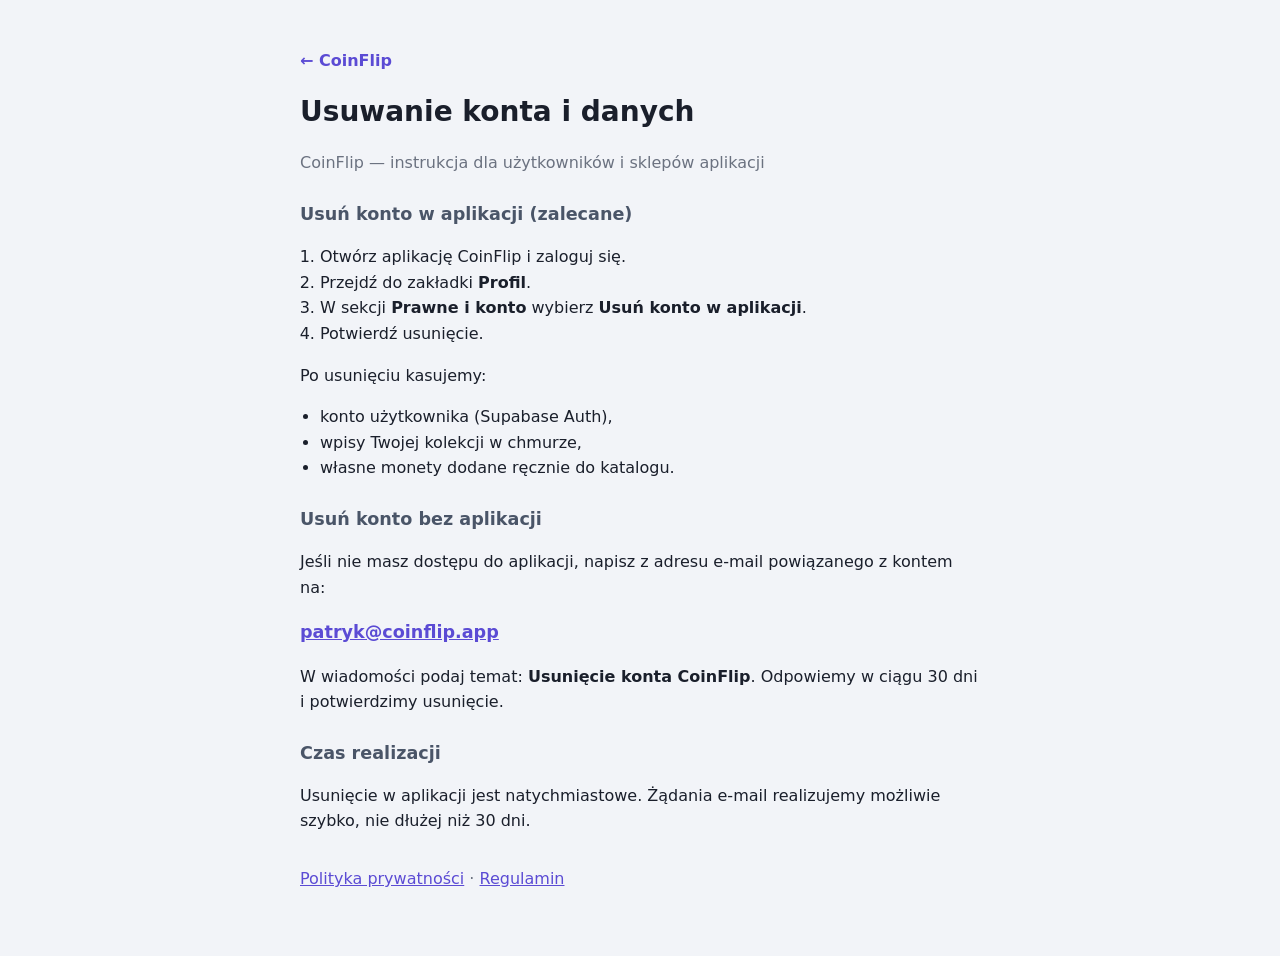
==== delete-account.html @ 24d85997 "Add legal pages for CoinFlip (privacy, account deletion, terms) Co-authored-by: Cursor <cursoragent@" ====
<!DOCTYPE html>
<html lang="pl">
<head>
  <meta charset="utf-8" />
  <meta name="viewport" content="width=device-width, initial-scale=1" />
  <title>Usuwanie konta — CoinFlip</title>
  <link rel="stylesheet" href="style.css" />
</head>
<body>
  <main class="wrap">
    <p class="back"><a href="index.html">← CoinFlip</a></p>
    <h1>Usuwanie konta i danych</h1>
    <p class="meta">CoinFlip — instrukcja dla użytkowników i sklepów aplikacji</p>

    <h2>Usuń konto w aplikacji (zalecane)</h2>
    <ol>
      <li>Otwórz aplikację CoinFlip i zaloguj się.</li>
      <li>Przejdź do zakładki <strong>Profil</strong>.</li>
      <li>W sekcji <strong>Prawne i konto</strong> wybierz <strong>Usuń konto w aplikacji</strong>.</li>
      <li>Potwierdź usunięcie.</li>
    </ol>
    <p>Po usunięciu kasujemy:</p>
    <ul>
      <li>konto użytkownika (Supabase Auth),</li>
      <li>wpisy Twojej kolekcji w chmurze,</li>
      <li>własne monety dodane ręcznie do katalogu.</li>
    </ul>

    <h2>Usuń konto bez aplikacji</h2>
    <p>Jeśli nie masz dostępu do aplikacji, napisz z adresu e-mail powiązanego z kontem na:</p>
    <p class="contact"><a href="mailto:patryk@coinflip.app">patryk@coinflip.app</a></p>
    <p>W wiadomości podaj temat: <strong>Usunięcie konta CoinFlip</strong>. Odpowiemy w ciągu 30 dni i potwierdzimy usunięcie.</p>

    <h2>Czas realizacji</h2>
    <p>Usunięcie w aplikacji jest natychmiastowe. Żądania e-mail realizujemy możliwie szybko, nie dłużej niż 30 dni.</p>

    <p class="links"><a href="privacy.html">Polityka prywatności</a> · <a href="terms.html">Regulamin</a></p>
  </main>
</body>
</html>
---- style.css ----
* { box-sizing: border-box; }
body {
  margin: 0;
  font-family: system-ui, -apple-system, "Segoe UI", Roboto, sans-serif;
  background: #f2f4f8;
  color: #1a1f2b;
  line-height: 1.6;
}
.wrap {
  max-width: 720px;
  margin: 0 auto;
  padding: 2rem 1.25rem 3rem;
}
h1 { font-size: 1.75rem; margin: 0 0 0.5rem; }
h2 { font-size: 1.1rem; margin: 1.5rem 0 0.5rem; color: #4a5568; }
.meta, .lead { color: #6b7280; }
.back a { color: #5b4bd4; text-decoration: none; font-weight: 600; }
a { color: #5b4bd4; }
ul, ol { padding-left: 1.25rem; }
.contact { font-size: 1.1rem; font-weight: 600; }
.links { margin-top: 2rem; color: #6b7280; }
.nav { display: flex; flex-direction: column; gap: 0.75rem; margin: 1.5rem 0; }
.card {
  display: block;
  padding: 1rem 1.25rem;
  background: #fff;
  border: 1px solid #d5dce6;
  border-radius: 14px;
  text-decoration: none;
  color: #1a1f2b;
  font-weight: 600;
}
.card:hover { border-color: #5b4bd4; }
.terms li { margin-bottom: 0.75rem; }
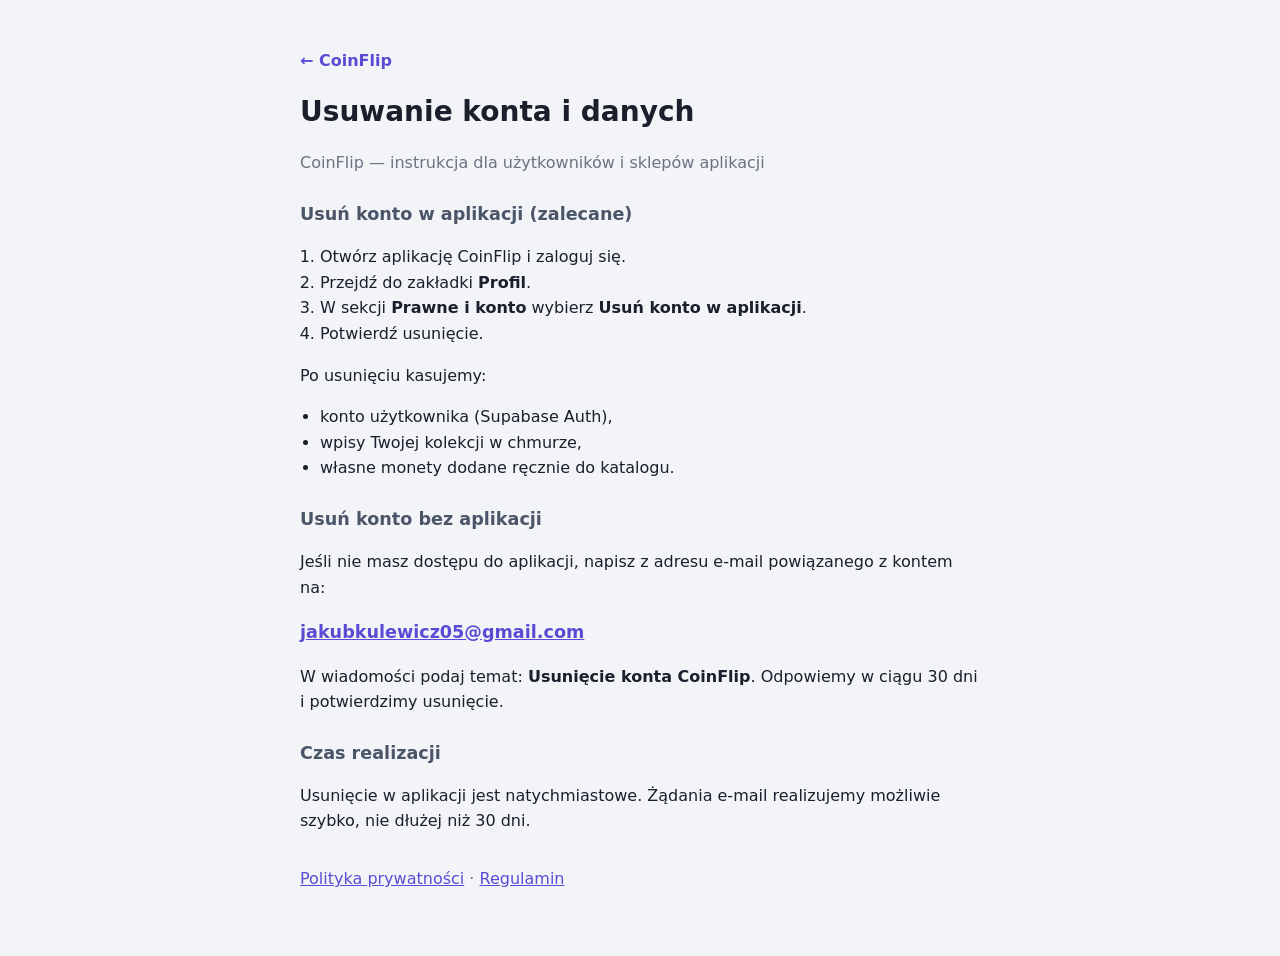
==== commit 87422d49: "Update contact email for account deletion requests main mail" ====
--- a/delete-account.html
+++ b/delete-account.html
@@ -28,7 +28,7 @@
 
     <h2>Usuń konto bez aplikacji</h2>
     <p>Jeśli nie masz dostępu do aplikacji, napisz z adresu e-mail powiązanego z kontem na:</p>
-    <p class="contact"><a href="mailto:patryk@coinflip.app">patryk@coinflip.app</a></p>
+    <p class="contact"><a href="mailto:jakubkulewicz05@gmail.com">jakubkulewicz05@gmail.com</a></p>
     <p>W wiadomości podaj temat: <strong>Usunięcie konta CoinFlip</strong>. Odpowiemy w ciągu 30 dni i potwierdzimy usunięcie.</p>
 
     <h2>Czas realizacji</h2>
